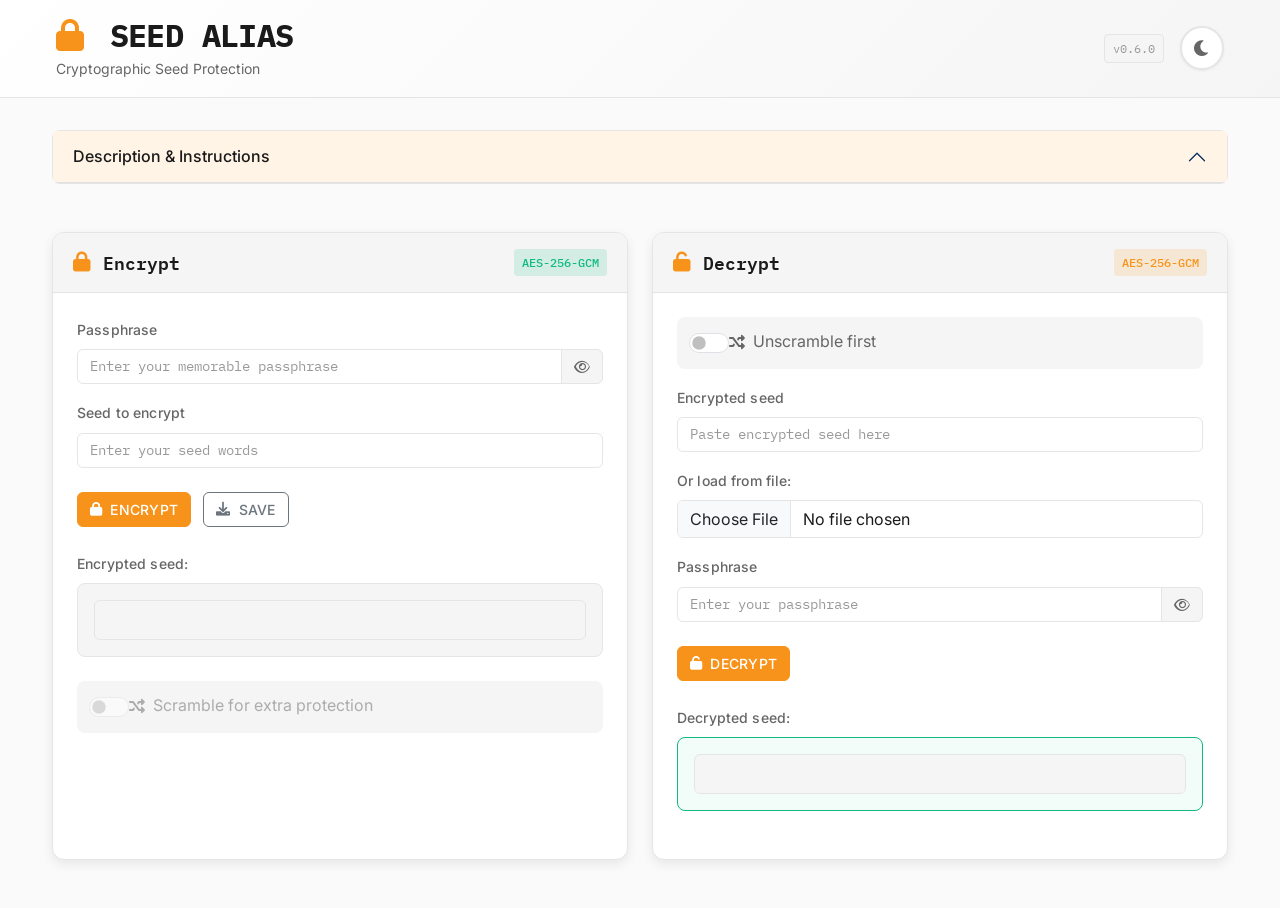
==== index.html @ 74874ab8 "feat: UI enhancement phase 2" ====
<!DOCTYPE html>
<html>
<head>
  <meta charset="utf-8" />
  <title>Seed Alias - Cryptographic Seed Protection</title>
  <link rel="preconnect" href="https://fonts.googleapis.com">
  <link rel="preconnect" href="https://fonts.gstatic.com" crossorigin>
  <link href="https://cdn.jsdelivr.net/npm/bootstrap@5.3.0/dist/css/bootstrap.min.css" rel="stylesheet">
  <link rel="stylesheet" href="style.css" />
  <link rel="stylesheet" href="https://cdnjs.cloudflare.com/ajax/libs/font-awesome/6.0.0-beta3/css/all.min.css" crossorigin="anonymous" referrerpolicy="no-referrer" />
</head>
<body>
  <header class="app-header">
    <div class="header-content">
      <div class="header-brand">
        <h1 class="app-title"><i class="fas fa-lock"></i> SEED ALIAS</h1>
        <p class="app-tagline">Cryptographic Seed Protection</p>
      </div>
      <div class="header-actions">
        <span class="version-badge">v0.6.0</span>
        <button class="theme-toggle" id="theme-toggle" aria-label="Toggle theme">
          <i class="fas fa-moon"></i>
        </button>
      </div>
    </div>
  </header>

  <main class="app-main">
    <div class="container">

    <!-- Collapsible Description Section -->
    <div class="accordion mb-4" id="descAccordion">
      <div class="accordion-item">
        <h2 class="accordion-header" id="descHeading">
          <button class="accordion-button" type="button" data-bs-toggle="collapse" data-bs-target="#descCollapse" aria-expanded="false" aria-controls="descCollapse">
            Description & Instructions
          </button>
        </h2>
        <div id="descCollapse" class="accordion-collapse collapse" aria-labelledby="descHeading" data-bs-parent="#descAccordion">
          <div class="accordion-body">
            <section class="description">
              <p>
                Use this web page to create an alias for your seed.
                Define a passphrase which you are familiar and can always remember.
                The passphrase will be used to encrypt and decrypt your seed.
                Optionally, you can scramble your encrypted seed to get higher protection.
              </p>
              <p>
                After seed encryption, you should save the encrypted seed to a file and store in a secured environment. Never
                store it online or send it over wire.
              </p>
              <p>
                If you are planning save it online or send it over wire, it is recommend that you scramble it first before saving it to a file.
                Scramble your encrypted seed providing a pair of bytes position for the byte swap operation.<br>
                After scramble your encrypted seed and save it to a file you may compress it with a password generating a binary file, achieving higher protection.
              </p>
              <p>
                Example of scramble codes:
              </p>
              <ul>
                <li>0102, will swap the bytes at position 1 and 2, i.e., will swap the first by the second byte</li>
                <li>2107, will swap the bytes at positions 21 and 7</li>
                <li>21071312, will swap the bytes at positions 21 and 7. And after will swap bytes at positions 13 and 12</li>
              </ul>
              OBS: Positions <b>are not</b> <i>zero based</i> like <i>array index</i>. They <b>are</b> <i>one (1) based</i>.
              <br>
              OBS: You can provide as many position pairs as you want.
              <br>
              OBS: Position value less than 10 must be prefixed with digit zero (0). Ex: 09.
              <br>
              OBS: Positions must not be greater than encrypted seed bytes length.
              <p>
                OBS: You should keep the passphrase secret, it's recommended that you do not write it down.
                It should be a sentence that you will never forget, so keep in your mind.
              </p>
              <p class="text-danger small">
                If you share the information generated by this page with anyone, they can steal your assets.
                Anyone asking you to share your secret passphrase or your seed is a scammer.
                Do NOT copy & paste information from this page or send it to anyone offering to help you on Twitter, Discord,
                Telegram, Etherscan, or Line.
                They will steal your coins.
              </p>
            </section>
          </div>
        </div>
      </div>
    </div>

    <!-- Main Features: Encrypt / Decrypt -->
    <div class="row g-4 main-cards">
      <!-- Encrypt Section -->
      <div class="col-lg-6 encrypt">
        <div class="card feature-card">
          <div class="card-header">
            <div class="card-header-content">
              <i class="fas fa-lock card-icon"></i>
              <h2 class="card-title">Encrypt</h2>
            </div>
            <span class="card-badge badge-encrypt">AES-256-GCM</span>
          </div>
          <div class="card-body">
            <form class="encrypt-derive-key-controls">
              <div class="form-section">
                <div class="mb-3">
                  <label for="encrypt-passphrase" class="form-label">Passphrase</label>
                  <div class="input-group">
                    <input type="password" id="encrypt-passphrase" class="form-control" placeholder="Enter your memorable passphrase">
                    <button type="button" class="btn btn-outline-secondary input-group-text" tabindex="-1">
                      <i id="encrypt-toggler" class="far fa-eye toggler"></i>
                    </button>
                  </div>
                </div>
                <div class="mb-3">
                  <label for="seed" class="form-label">Seed to encrypt</label>
                  <input type="text" id="seed" name="message" class="form-control" placeholder="Enter your seed words">
                </div>
              </div>
              <div class="button-group">
                <button type="button" class="btn btn-primary encrypt-button">
                  <i class="fas fa-lock"></i> Encrypt
                </button>
                <button type="button" class="btn btn-outline-secondary save-button">
                  <i class="fas fa-download"></i> Save
                </button>
              </div>
              <div class="output-section">
                <label class="form-label">Encrypted seed:</label>
                <div class="output-box">
                  <span class="encrypted-value"></span>
                </div>
              </div>
              <div class="scramble-option">
                <div class="form-check form-switch">
                  <input class="form-check-input" type="checkbox" id="scramble-checkbox" name="scramble-checkbox">
                  <label class="form-check-label" for="scramble-checkbox">
                    <i class="fas fa-random"></i> Scramble for extra protection
                  </label>
                </div>
              </div>
              <div class="scramble-controls" style="display: none;">
                <div class="scramble-panel">
                  <div class="mb-3">
                    <label for="scramblecode" class="form-label">Scramble code</label>
                    <div class="input-group">
                      <input type="password" id="scramblecode" name="scramblecode" class="form-control" placeholder="e.g., 01020304">
                      <button type="button" class="btn btn-outline-secondary input-group-text" tabindex="-1">
                        <i id="scramblecode-toggler" class="far fa-eye toggler"></i>
                      </button>
                    </div>
                  </div>
                  <div class="button-group">
                    <button type="button" class="btn btn-warning scramble-button">
                      <i class="fas fa-random"></i> Scramble
                    </button>
                    <button type="button" class="btn btn-outline-secondary scrambled-save-button">
                      <i class="fas fa-download"></i> Save
                    </button>
                  </div>
                  <div class="output-section">
                    <label class="form-label">Scrambled encrypted seed:</label>
                    <div class="output-box">
                      <span class="scrambled-value"></span>
                    </div>
                  </div>
                </div>
              </div>
            </form>
          </div>
        </div>
      </div>
      <!-- Decrypt Section -->
      <div class="col-lg-6 decrypt">
        <div class="card feature-card">
          <div class="card-header">
            <div class="card-header-content">
              <i class="fas fa-unlock card-icon"></i>
              <h2 class="card-title">Decrypt</h2>
            </div>
            <span class="card-badge badge-decrypt">AES-256-GCM</span>
          </div>
          <div class="card-body">
            <form class="decrypt-derive-key-controls">
              <div class="scramble-option">
                <div class="form-check form-switch">
                  <input class="form-check-input" type="checkbox" id="unscramble-checkbox" name="scramble-checkbox">
                  <label class="form-check-label" for="unscramble-checkbox">
                    <i class="fas fa-random"></i> Unscramble first
                  </label>
                </div>
              </div>
              <div class="scramble-controls" style="display: none;">
                <div class="scramble-panel">
                  <div class="mb-3">
                    <label for="scrambled-encrypted-message" class="form-label">Scrambled encrypted seed</label>
                    <input type="text" id="scrambled-encrypted-message" name="scrambled-encrypted-message" class="form-control" placeholder="Paste scrambled seed here"/>
                  </div>
                  <div class="mb-3">
                    <label class="form-label">Or load from file:</label>
                    <input type="file" class="form-control file-input unscramble-load-button"/>
                  </div>
                  <div class="mb-3">
                    <label for="unscramblecode" class="form-label">Unscramble Code</label>
                    <div class="input-group">
                      <input type="password" id="unscramblecode" name="unscramblecode" class="form-control" placeholder="e.g., 01020304">
                      <button type="button" class="btn btn-outline-secondary input-group-text" tabindex="-1">
                        <i id="unscramblecode-toggler" class="far fa-eye toggler"></i>
                      </button>
                    </div>
                  </div>
                  <div class="button-group">
                    <button type="button" class="btn btn-warning unscramble-button">
                      <i class="fas fa-random"></i> Unscramble
                    </button>
                  </div>
                  <div class="output-section">
                    <label class="form-label">Unscrambled encrypted seed:</label>
                    <div class="output-box">
                      <span class="unscrambled-value"></span>
                    </div>
                  </div>
                </div>
              </div>
              <div class="form-section">
                <div class="mb-3 message-control">
                  <label for="encrypted-message" class="form-label">Encrypted seed</label>
                  <input type="text" id="encrypted-message" name="encrypted-message" class="form-control" placeholder="Paste encrypted seed here"/>
                </div>
                <div class="mb-3">
                  <label class="form-label">Or load from file:</label>
                  <input type="file" class="form-control file-input load-button"/>
                </div>
                <div class="mb-3">
                  <label for="decrypt-passphrase" class="form-label">Passphrase</label>
                  <div class="input-group">
                    <input type="password" id="decrypt-passphrase" class="form-control" placeholder="Enter your passphrase">
                    <button type="button" class="btn btn-outline-secondary input-group-text" tabindex="-1">
                      <i id="decrypt-toggler" class="far fa-eye toggler"></i>
                    </button>
                  </div>
                </div>
              </div>
              <div class="button-group">
                <button type="button" class="btn btn-primary decrypt-button">
                  <i class="fas fa-unlock"></i> Decrypt
                </button>
              </div>
              <div class="output-section">
                <label class="form-label">Decrypted seed:</label>
                <div class="output-box output-success">
                  <span class="decrypted-value"></span>
                </div>
              </div>
            </form>
          </div>
        </div>
      </div>
    </div>
    </div>
  </main>
  <script src="js/theme.js"></script>
  <script src="crypto.js"></script>
  <script src="scramble.js"></script>
  <script src="https://cdn.jsdelivr.net/npm/bootstrap@5.3.0/dist/js/bootstrap.bundle.min.js"></script>
</body>
</html>
---- style.css ----
@import url('./css/variables.css');
@import url('./css/typography.css');
@import url('./css/theme.css');
@import url('./css/animations.css');

.error {
  color: var(--error);
  font-weight: 500;
}

.fade-in {
  animation: fade-in 1s;
}

.scramble-controls {
  display: none;
}

.app-header {
  background: linear-gradient(135deg, var(--bg-secondary) 0%, var(--bg-tertiary) 100%);
  border-bottom: 1px solid var(--border-light);
  padding: 1rem 0;
  margin-bottom: 2rem;
}

.header-content {
  max-width: 1200px;
  margin: 0 auto;
  padding: 0 1rem;
  display: flex;
  justify-content: space-between;
  align-items: center;
}

.header-brand {
  text-align: left;
}

.app-title {
  font-family: var(--font-display);
  font-size: var(--font-size-2xl);
  font-weight: 700;
  color: var(--text-primary);
  margin: 0;
  letter-spacing: -0.02em;
}

.app-title i {
  color: var(--accent-primary);
  margin-right: 0.5rem;
}

.app-tagline {
  font-size: var(--font-size-sm);
  color: var(--text-secondary);
  margin: 0.25rem 0 0 0;
}

.header-actions {
  display: flex;
  align-items: center;
  gap: 1rem;
}

.version-badge {
  font-family: var(--font-mono);
  font-size: var(--font-size-xs);
  color: var(--text-tertiary);
  background: var(--bg-tertiary);
  padding: 0.25rem 0.5rem;
  border-radius: 4px;
  border: 1px solid var(--border-light);
}

.theme-toggle {
  background: var(--bg-secondary);
  border: 2px solid var(--border-light);
  border-radius: 50%;
  width: 44px;
  height: 44px;
  display: flex;
  align-items: center;
  justify-content: center;
  cursor: pointer;
  box-shadow: var(--shadow-sm);
  font-size: 1.125rem;
  color: var(--text-secondary);
}

.theme-toggle:hover {
  border-color: var(--accent-primary);
  color: var(--accent-primary);
  box-shadow: var(--shadow-md);
}

.app-main {
  padding-bottom: 3rem;
}

.app-main > .container {
  max-width: 1200px;
}

.main-cards {
  margin-top: 1.5rem;
}

.feature-card {
  background: var(--bg-secondary);
  border: 1px solid var(--border-light);
  border-radius: 12px;
  box-shadow: var(--shadow-md);
  overflow: hidden;
  height: 100%;
}

.feature-card:hover {
  box-shadow: var(--shadow-lg);
}

.feature-card .card-header {
  background: var(--bg-tertiary);
  border-bottom: 1px solid var(--border-light);
  padding: 1rem 1.25rem;
  display: flex;
  justify-content: space-between;
  align-items: center;
}

.card-header-content {
  display: flex;
  align-items: center;
  gap: 0.75rem;
}

.card-icon {
  font-size: 1.25rem;
  color: var(--accent-primary);
}

.card-title {
  font-family: var(--font-display);
  font-size: var(--font-size-lg);
  font-weight: 600;
  margin: 0;
  color: var(--text-primary);
}

.card-badge {
  font-family: var(--font-mono);
  font-size: var(--font-size-xs);
  padding: 0.25rem 0.5rem;
  border-radius: 4px;
  font-weight: 500;
}

.badge-encrypt {
  background: rgba(16, 185, 129, 0.15);
  color: var(--success);
}

.badge-decrypt {
  background: rgba(247, 147, 26, 0.15);
  color: var(--accent-primary);
}

.feature-card .card-body {
  padding: 1.5rem;
}

.form-section {
  margin-bottom: 1.5rem;
}

.button-group {
  display: flex;
  gap: 0.75rem;
  margin-bottom: 1.5rem;
}

.button-group .btn {
  display: inline-flex;
  align-items: center;
  gap: 0.5rem;
}

.output-section {
  margin-bottom: 1.5rem;
}

.output-box {
  background: var(--bg-tertiary);
  border: 1px solid var(--border-light);
  border-radius: 8px;
  padding: 1rem;
  min-height: 3rem;
  font-family: var(--font-mono);
  font-size: var(--font-size-sm);
  word-break: break-all;
}

.output-success {
  border-color: var(--success);
  background: rgba(16, 185, 129, 0.05);
}

.scramble-option {
  margin-bottom: 1rem;
  padding: 0.75rem;
  background: var(--bg-tertiary);
  border-radius: 8px;
}

.scramble-option .form-check-label {
  display: flex;
  align-items: center;
  gap: 0.5rem;
  color: var(--text-secondary);
}

.scramble-panel {
  padding: 1rem;
  background: var(--accent-light);
  border: 1px solid var(--border-light);
  border-radius: 8px;
  margin-bottom: 1rem;
}

.file-input {
  cursor: pointer;
}

.form-switch .form-check-input {
  width: 2.5rem;
  height: 1.25rem;
  cursor: pointer;
}

.form-switch .form-check-input:checked {
  background-color: var(--accent-primary);
  border-color: var(--accent-primary);
}

.accordion {
  border-radius: 8px;
  overflow: hidden;
}

.accordion-item {
  border: 1px solid var(--border-light);
}

.accordion-button {
  font-weight: 500;
}

.accordion-button:not(.collapsed) {
  background: var(--accent-light);
  color: var(--text-primary);
}

.accordion-button::after {
  filter: var(--accordion-icon-filter, none);
}

[data-theme="dark"] .accordion-button::after {
  filter: invert(1);
}

@media (max-width: 991.98px) {
  .header-content {
    flex-direction: column;
    text-align: center;
    gap: 1rem;
  }

  .header-brand {
    text-align: center;
  }

  .app-title {
    font-size: var(--font-size-xl);
  }

  .main-cards > .col-lg-6 {
    margin-bottom: 1rem;
  }
}

@media (max-width: 575.98px) {
  .app-header {
    padding: 0.75rem 0;
  }

  .app-title {
    font-size: var(--font-size-lg);
  }

  .feature-card .card-header {
    flex-direction: column;
    align-items: flex-start;
    gap: 0.5rem;
  }

  .button-group {
    flex-direction: column;
  }

  .button-group .btn {
    width: 100%;
    justify-content: center;
  }
}
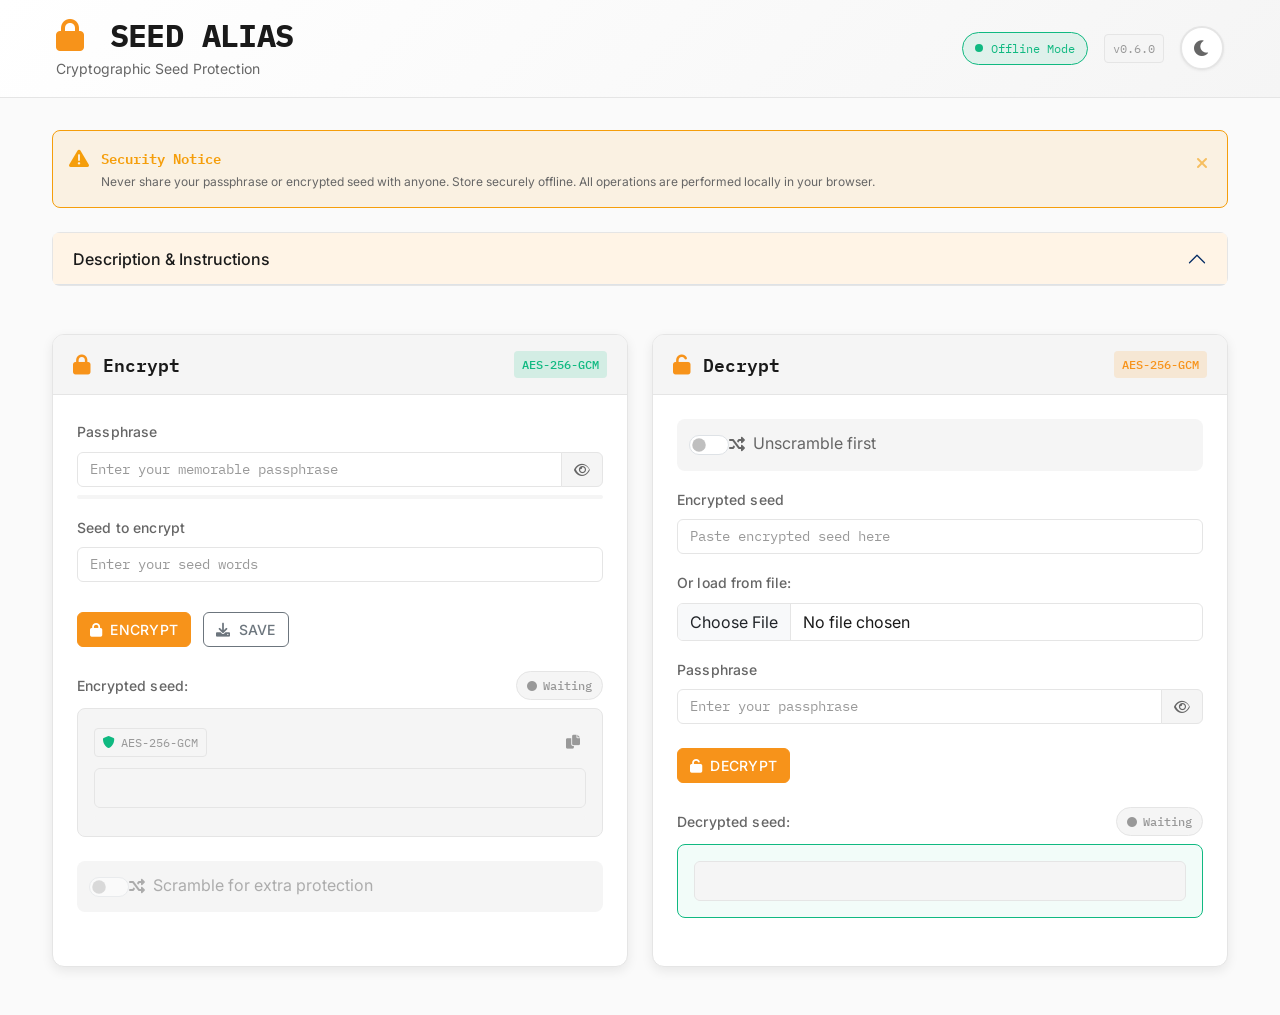
==== commit 223bd4a4: "feat: UI enhancement phase 3" ====
--- a/index.html
+++ b/index.html
@@ -17,6 +17,10 @@
         <p class="app-tagline">Cryptographic Seed Protection</p>
       </div>
       <div class="header-actions">
+        <div class="offline-indicator" id="offline-indicator">
+          <span class="offline-indicator-dot"></span>
+          <span>Offline Mode</span>
+        </div>
         <span class="version-badge">v0.6.0</span>
         <button class="theme-toggle" id="theme-toggle" aria-label="Toggle theme">
           <i class="fas fa-moon"></i>
@@ -27,6 +31,18 @@
 
   <main class="app-main">
     <div class="container">
+
+    <!-- Security Warning Banner -->
+    <div class="security-warning warning-amber" id="security-warning">
+      <i class="fas fa-exclamation-triangle security-warning-icon"></i>
+      <div class="security-warning-content">
+        <div class="security-warning-title">Security Notice</div>
+        <p class="security-warning-text">Never share your passphrase or encrypted seed with anyone. Store securely offline. All operations are performed locally in your browser.</p>
+      </div>
+      <button class="security-warning-dismiss" id="dismiss-warning" aria-label="Dismiss warning">
+        <i class="fas fa-times"></i>
+      </button>
+    </div>
 
     <!-- Collapsible Description Section -->
     <div class="accordion mb-4" id="descAccordion">
@@ -109,24 +125,57 @@
                       <i id="encrypt-toggler" class="far fa-eye toggler"></i>
                     </button>
                   </div>
+                  <div class="passphrase-strength" id="encrypt-strength">
+                    <div class="strength-bar">
+                      <div class="strength-bar-fill" id="encrypt-strength-bar"></div>
+                    </div>
+                    <span class="strength-text" id="encrypt-strength-text"></span>
+                  </div>
                 </div>
                 <div class="mb-3">
                   <label for="seed" class="form-label">Seed to encrypt</label>
                   <input type="text" id="seed" name="message" class="form-control" placeholder="Enter your seed words">
+                  <div class="validation-message" id="seed-validation"></div>
                 </div>
               </div>
               <div class="button-group">
-                <button type="button" class="btn btn-primary encrypt-button">
-                  <i class="fas fa-lock"></i> Encrypt
+                <button type="button" class="btn btn-primary encrypt-button" id="encrypt-btn">
+                  <span class="process-state">
+                    <i class="fas fa-lock"></i>
+                    <span>Encrypt</span>
+                  </span>
                 </button>
                 <button type="button" class="btn btn-outline-secondary save-button">
                   <i class="fas fa-download"></i> Save
                 </button>
               </div>
               <div class="output-section">
-                <label class="form-label">Encrypted seed:</label>
+                <div class="output-status">
+                  <label class="form-label mb-0">Encrypted seed:</label>
+                  <div class="output-meta">
+                    <span class="status-badge status-badge-none" id="encrypt-status">
+                      <i class="fas fa-circle"></i>
+                      <span>Waiting</span>
+                    </span>
+                    <span class="byte-count" id="encrypt-byte-count"></span>
+                  </div>
+                </div>
                 <div class="output-box">
+                  <div class="output-box-header">
+                    <span class="algorithm-indicator">
+                      <i class="fas fa-shield-alt"></i>
+                      AES-256-GCM
+                    </span>
+                    <div class="output-box-actions">
+                      <button type="button" class="copy-button tooltip-custom" data-tooltip="Copy to clipboard" id="copy-encrypted">
+                        <i class="fas fa-copy"></i>
+                      </button>
+                    </div>
+                  </div>
                   <span class="encrypted-value"></span>
+                  <div class="encryption-bar">
+                    <div class="encryption-bar-fill" id="encrypt-bar"></div>
+                  </div>
                 </div>
               </div>
               <div class="scramble-option">
@@ -147,6 +196,7 @@
                         <i id="scramblecode-toggler" class="far fa-eye toggler"></i>
                       </button>
                     </div>
+                    <div class="validation-message" id="scramblecode-validation"></div>
                   </div>
                   <div class="button-group">
                     <button type="button" class="btn btn-warning scramble-button">
@@ -157,8 +207,25 @@
                     </button>
                   </div>
                   <div class="output-section">
-                    <label class="form-label">Scrambled encrypted seed:</label>
+                    <div class="output-status">
+                      <label class="form-label mb-0">Scrambled encrypted seed:</label>
+                      <span class="status-badge status-badge-none" id="scramble-status">
+                        <i class="fas fa-circle"></i>
+                        <span>Waiting</span>
+                      </span>
+                    </div>
                     <div class="output-box">
+                      <div class="output-box-header">
+                        <span class="algorithm-indicator">
+                          <i class="fas fa-random"></i>
+                          Byte Swap
+                        </span>
+                        <div class="output-box-actions">
+                          <button type="button" class="copy-button tooltip-custom" data-tooltip="Copy to clipboard" id="copy-scrambled">
+                            <i class="fas fa-copy"></i>
+                          </button>
+                        </div>
+                      </div>
                       <span class="scrambled-value"></span>
                     </div>
                   </div>
@@ -206,6 +273,7 @@
                         <i id="unscramblecode-toggler" class="far fa-eye toggler"></i>
                       </button>
                     </div>
+                    <div class="validation-message" id="unscramblecode-validation"></div>
                   </div>
                   <div class="button-group">
                     <button type="button" class="btn btn-warning unscramble-button">
@@ -213,7 +281,13 @@
                     </button>
                   </div>
                   <div class="output-section">
-                    <label class="form-label">Unscrambled encrypted seed:</label>
+                    <div class="output-status">
+                      <label class="form-label mb-0">Unscrambled encrypted seed:</label>
+                      <span class="status-badge status-badge-none" id="unscramble-status">
+                        <i class="fas fa-circle"></i>
+                        <span>Waiting</span>
+                      </span>
+                    </div>
                     <div class="output-box">
                       <span class="unscrambled-value"></span>
                     </div>
@@ -240,12 +314,21 @@
                 </div>
               </div>
               <div class="button-group">
-                <button type="button" class="btn btn-primary decrypt-button">
-                  <i class="fas fa-unlock"></i> Decrypt
+                <button type="button" class="btn btn-primary decrypt-button" id="decrypt-btn">
+                  <span class="process-state">
+                    <i class="fas fa-unlock"></i>
+                    <span>Decrypt</span>
+                  </span>
                 </button>
               </div>
               <div class="output-section">
-                <label class="form-label">Decrypted seed:</label>
+                <div class="output-status">
+                  <label class="form-label mb-0">Decrypted seed:</label>
+                  <span class="status-badge status-badge-none" id="decrypt-status">
+                    <i class="fas fa-circle"></i>
+                    <span>Waiting</span>
+                  </span>
+                </div>
                 <div class="output-box output-success">
                   <span class="decrypted-value"></span>
                 </div>
@@ -258,6 +341,7 @@
     </div>
   </main>
   <script src="js/theme.js"></script>
+  <script src="js/security.js"></script>
   <script src="crypto.js"></script>
   <script src="scramble.js"></script>
   <script src="https://cdn.jsdelivr.net/npm/bootstrap@5.3.0/dist/js/bootstrap.bundle.min.js"></script>
--- a/style.css
+++ b/style.css
@@ -2,6 +2,7 @@
 @import url('./css/typography.css');
 @import url('./css/theme.css');
 @import url('./css/animations.css');
+@import url('./css/security.css');
 
 .error {
   color: var(--error);
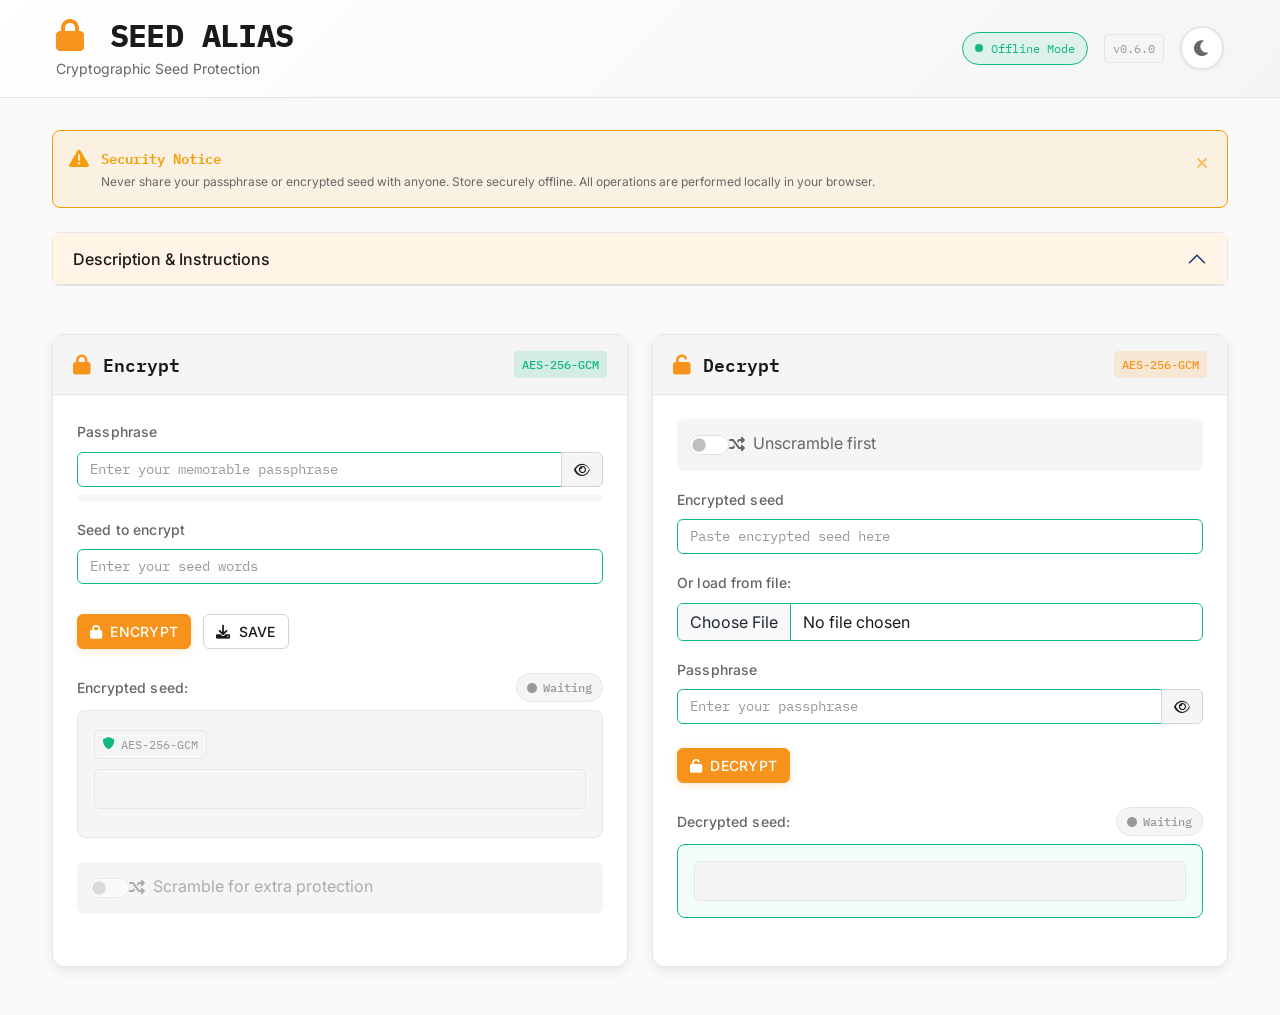
==== commit 43cd3882: "feat: Phase 4 - Interactions & Polish - Add 25+ keyframe animations for smooth interactions - Implem" ====
--- a/index.html
+++ b/index.html
@@ -342,6 +342,7 @@
   </main>
   <script src="js/theme.js"></script>
   <script src="js/security.js"></script>
+  <script src="js/interactions.js"></script>
   <script src="crypto.js"></script>
   <script src="scramble.js"></script>
   <script src="https://cdn.jsdelivr.net/npm/bootstrap@5.3.0/dist/js/bootstrap.bundle.min.js"></script>
--- a/style.css
+++ b/style.css
@@ -311,4 +311,328 @@
     width: 100%;
     justify-content: center;
   }
+}
+
+/* ========================================
+   PHASE 4: Button Ripple Effect
+   ======================================== */
+
+.btn-primary,
+.btn-outline-secondary {
+  position: relative;
+  overflow: hidden;
+}
+
+.ripple {
+  position: absolute;
+  border-radius: 50%;
+  background-color: rgba(255, 255, 255, 0.6);
+  transform: scale(0);
+  animation: ripple-expand 0.6s ease-out;
+  pointer-events: none;
+}
+
+@keyframes ripple-expand {
+  to {
+    transform: scale(4);
+    opacity: 0;
+  }
+}
+
+/* ========================================
+   PHASE 4: Input Container Focused State
+   ======================================== */
+
+.form-control:focus,
+.form-select:focus {
+  border-color: var(--accent-primary) !important;
+  box-shadow: 0 0 0 3px rgba(247, 147, 26, 0.1) !important;
+}
+
+/* ========================================
+   PHASE 4: Success/Error Animations
+   ======================================== */
+
+.state-success {
+  color: var(--success);
+  font-weight: 500;
+  animation: slide-down-success 0.3s ease-out;
+}
+
+.state-error {
+  color: var(--error);
+  font-weight: 500;
+  animation: wobble 0.4s ease;
+}
+
+/* ========================================
+   PHASE 4: File Upload Zone Enhancements
+   ======================================== */
+
+.file-upload-zone {
+  border: 2px dashed var(--border-medium);
+  border-radius: 8px;
+  padding: 24px;
+  text-align: center;
+  background-color: var(--bg-tertiary);
+  transition: all var(--transition-normal) ease;
+  cursor: pointer;
+  min-height: 120px;
+  display: flex;
+  flex-direction: column;
+  justify-content: center;
+  align-items: center;
+}
+
+.file-upload-zone:hover {
+  border-color: var(--accent-primary);
+  background-color: rgba(247, 147, 26, 0.05);
+}
+
+.file-upload-zone.drag-over {
+  border-color: var(--accent-primary);
+  background-color: rgba(247, 147, 26, 0.1);
+  transform: scale(1.02);
+  box-shadow: 0 0 12px rgba(247, 147, 26, 0.2);
+}
+
+.file-upload-zone i {
+  font-size: 2rem;
+  color: var(--accent-primary);
+  margin-bottom: 0.5rem;
+}
+
+/* ========================================
+   PHASE 4: Loading Spinner
+   ======================================== */
+
+.spinner {
+  display: inline-block;
+  width: 20px;
+  height: 20px;
+  border: 3px solid rgba(247, 147, 26, 0.2);
+  border-top-color: var(--accent-primary);
+  border-radius: 50%;
+  animation: spinner-rotate 0.8s linear infinite;
+  margin-right: 8px;
+  vertical-align: middle;
+}
+
+.spinner-small {
+  width: 16px;
+  height: 16px;
+  border-width: 2px;
+}
+
+/* ========================================
+   PHASE 4: Checkmark Animation
+   ======================================== */
+
+.checkmark {
+  display: inline-block;
+  width: 20px;
+  height: 20px;
+  border-radius: 50%;
+  background-color: var(--success);
+  position: relative;
+  animation: success-bounce 0.6s cubic-bezier(0.68, -0.55, 0.265, 1.55);
+  margin-right: 8px;
+  vertical-align: middle;
+}
+
+.checkmark::after {
+  content: '✓';
+  position: absolute;
+  color: white;
+  font-size: 12px;
+  font-weight: bold;
+  top: 50%;
+  left: 50%;
+  transform: translate(-50%, -50%);
+}
+
+/* ========================================
+   PHASE 4: Copy Feedback
+   ======================================== */
+
+.copy-feedback {
+  position: fixed;
+  background-color: var(--success);
+  color: white;
+  padding: 8px 16px;
+  border-radius: 4px;
+  font-size: 12px;
+  white-space: nowrap;
+  animation: copy-feedback 2s ease-out forwards;
+  z-index: 1000;
+  font-weight: 500;
+  box-shadow: 0 4px 12px rgba(16, 185, 129, 0.3);
+}
+
+/* ========================================
+   PHASE 4: Toggle Switch Enhancement
+   ======================================== */
+
+.toggle-switch {
+  position: relative;
+  display: inline-block;
+  width: 48px;
+  height: 26px;
+  margin: 0 8px;
+}
+
+.toggle-switch input {
+  opacity: 0;
+  width: 0;
+  height: 0;
+}
+
+.toggle-switch-slider {
+  position: absolute;
+  cursor: pointer;
+  top: 0;
+  left: 0;
+  right: 0;
+  bottom: 0;
+  background-color: var(--border-medium);
+  transition: background-color var(--transition-fast) ease,
+              box-shadow var(--transition-fast) ease;
+  border-radius: 26px;
+}
+
+.toggle-switch-slider::before {
+  position: absolute;
+  content: '';
+  height: 20px;
+  width: 20px;
+  left: 3px;
+  bottom: 3px;
+  background-color: white;
+  transition: transform var(--transition-fast) ease;
+  border-radius: 50%;
+  box-shadow: 0 2px 4px rgba(0, 0, 0, 0.2);
+}
+
+.toggle-switch input:checked + .toggle-switch-slider {
+  background-color: var(--accent-primary);
+  box-shadow: 0 0 8px rgba(247, 147, 26, 0.4);
+}
+
+.toggle-switch input:checked + .toggle-switch-slider::before {
+  transform: translateX(22px);
+}
+
+.toggle-switch:focus-within .toggle-switch-slider {
+  box-shadow: 0 0 0 3px rgba(247, 147, 26, 0.2);
+}
+
+/* ========================================
+   PHASE 4: Tooltip Styling
+   ======================================== */
+
+.tooltip {
+  position: relative;
+  display: inline-block;
+  cursor: help;
+  border-bottom: 1px dotted var(--text-secondary);
+}
+
+.tooltip .tooltiptext {
+  visibility: hidden;
+  width: 200px;
+  background-color: var(--text-primary);
+  color: var(--bg-primary);
+  text-align: center;
+  border-radius: 6px;
+  padding: 8px 12px;
+  position: absolute;
+  z-index: 1001;
+  bottom: 125%;
+  left: 50%;
+  margin-left: -100px;
+  opacity: 0;
+  transition: opacity var(--transition-fast);
+  font-size: var(--font-size-sm);
+  white-space: normal;
+  box-shadow: 0 4px 12px rgba(0, 0, 0, 0.15);
+  line-height: 1.4;
+}
+
+.tooltip .tooltiptext::after {
+  content: '';
+  position: absolute;
+  top: 100%;
+  left: 50%;
+  margin-left: -5px;
+  border-width: 5px;
+  border-style: solid;
+  border-color: var(--text-primary) transparent transparent transparent;
+}
+
+.tooltip:hover .tooltiptext {
+  visibility: visible;
+  opacity: 1;
+}
+
+/* ========================================
+   PHASE 4: Strength Meter
+   ======================================== */
+
+.strength-bar {
+  height: 6px;
+  background-color: var(--bg-tertiary);
+  border-radius: 3px;
+  overflow: hidden;
+  margin-top: 8px;
+}
+
+.strength-bar-fill {
+  height: 100%;
+  background: linear-gradient(90deg, var(--error), var(--warning), var(--success));
+  background-size: 300% 100%;
+  transition: width var(--transition-normal) ease,
+              background-position var(--transition-normal) ease;
+  border-radius: 3px;
+  width: 0%;
+}
+
+.strength-bar-fill.weak {
+  width: 25%;
+  background-position: 0% 0%;
+}
+
+.strength-bar-fill.moderate {
+  width: 50%;
+  background-position: 50% 0%;
+}
+
+.strength-bar-fill.strong {
+  width: 75%;
+  background-position: 75% 0%;
+}
+
+.strength-bar-fill.very-strong {
+  width: 100%;
+  background-position: 100% 0%;
+}
+
+.strength-text {
+  font-size: var(--font-size-xs);
+  color: var(--text-secondary);
+  margin-top: 4px;
+  transition: color var(--transition-fast);
+  display: block;
+}
+
+.strength-text.weak {
+  color: var(--error);
+}
+
+.strength-text.moderate {
+  color: var(--warning);
+}
+
+.strength-text.strong,
+.strength-text.very-strong {
+  color: var(--success);
 }
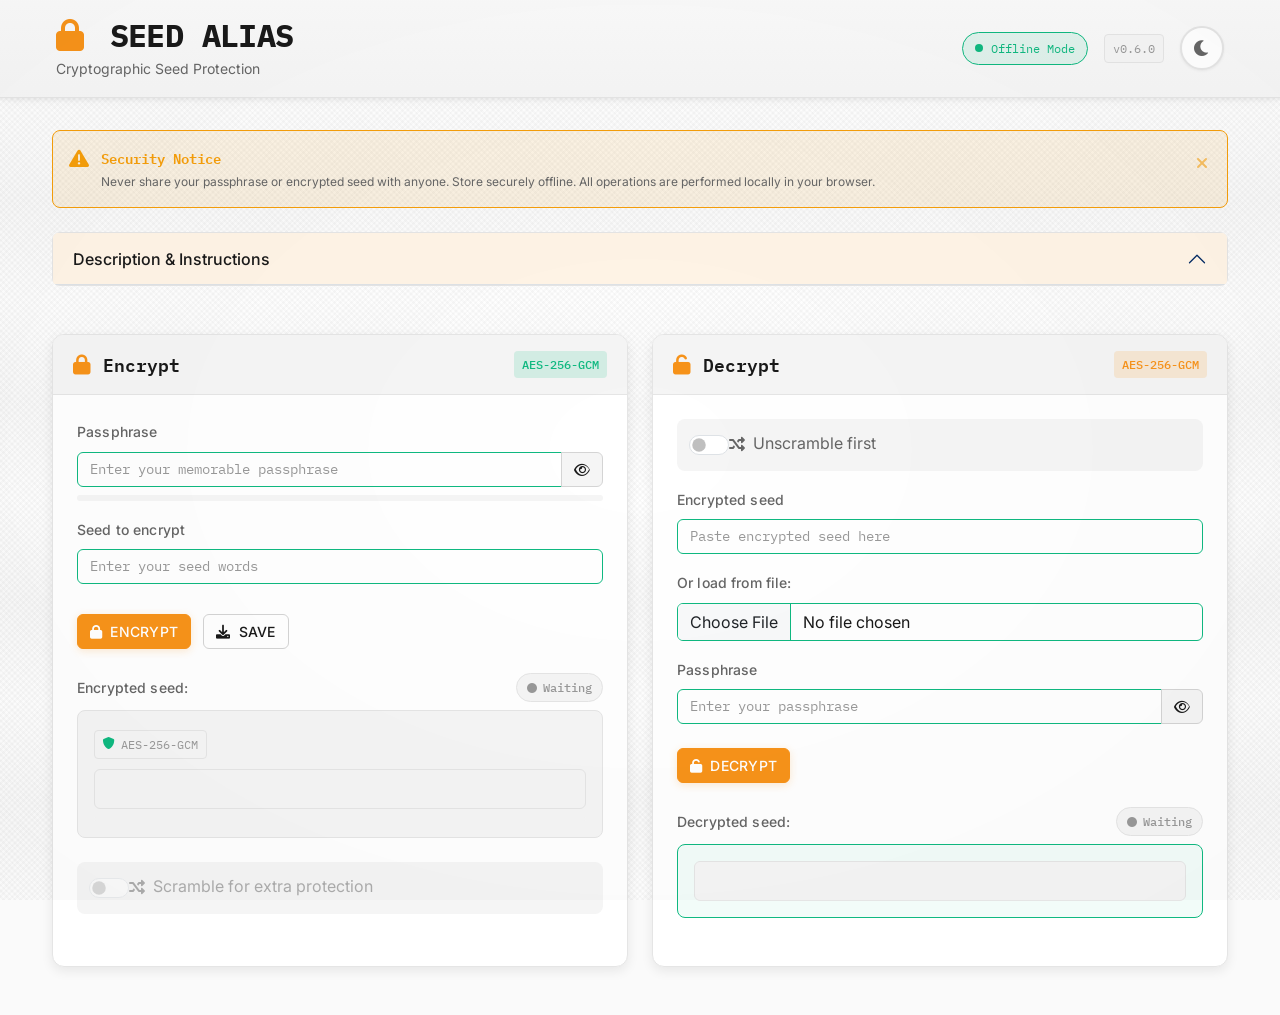
==== commit 59c2d382: "feat: UI enhancement phase 5" ====
--- a/index.html
+++ b/index.html
@@ -343,8 +343,8 @@
   <script src="js/theme.js"></script>
   <script src="js/security.js"></script>
   <script src="js/interactions.js"></script>
-  <script src="crypto.js"></script>
-  <script src="scramble.js"></script>
+  <script src="js/crypto.js"></script>
+  <script src="js/scramble.js"></script>
   <script src="https://cdn.jsdelivr.net/npm/bootstrap@5.3.0/dist/js/bootstrap.bundle.min.js"></script>
 </body>
 </html>
--- a/style.css
+++ b/style.css
@@ -3,6 +3,7 @@
 @import url('./css/theme.css');
 @import url('./css/animations.css');
 @import url('./css/security.css');
+@import url('./css/advanced.css');
 
 .error {
   color: var(--error);
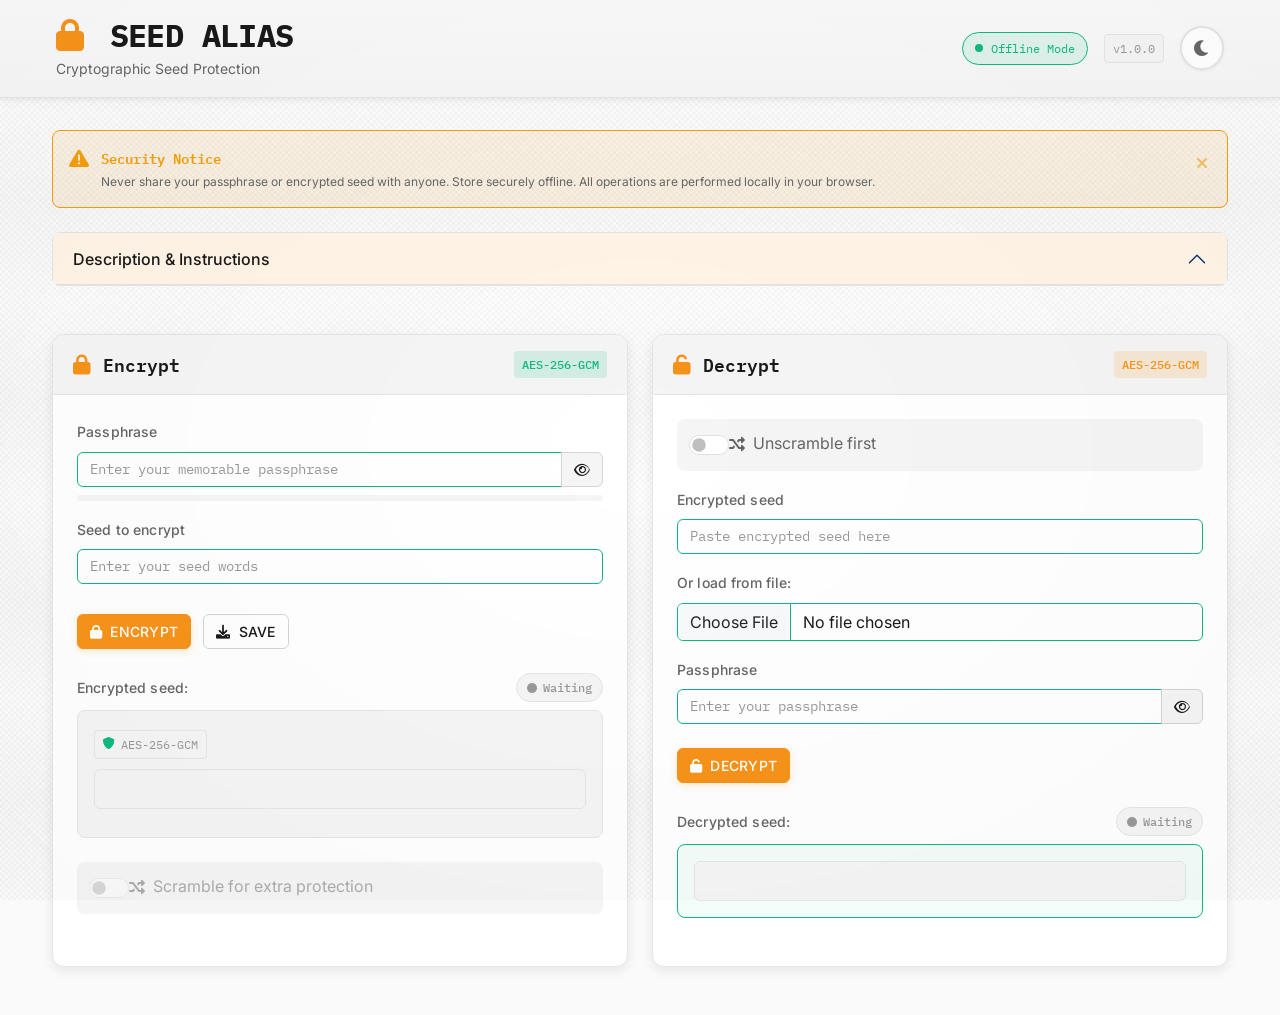
==== commit 00e9085c: "docs: updated version from v0.6.0 to v1.0.0" ====
--- a/index.html
+++ b/index.html
@@ -21,7 +21,7 @@
           <span class="offline-indicator-dot"></span>
           <span>Offline Mode</span>
         </div>
-        <span class="version-badge">v0.6.0</span>
+        <span class="version-badge">v1.0.0</span>
         <button class="theme-toggle" id="theme-toggle" aria-label="Toggle theme">
           <i class="fas fa-moon"></i>
         </button>
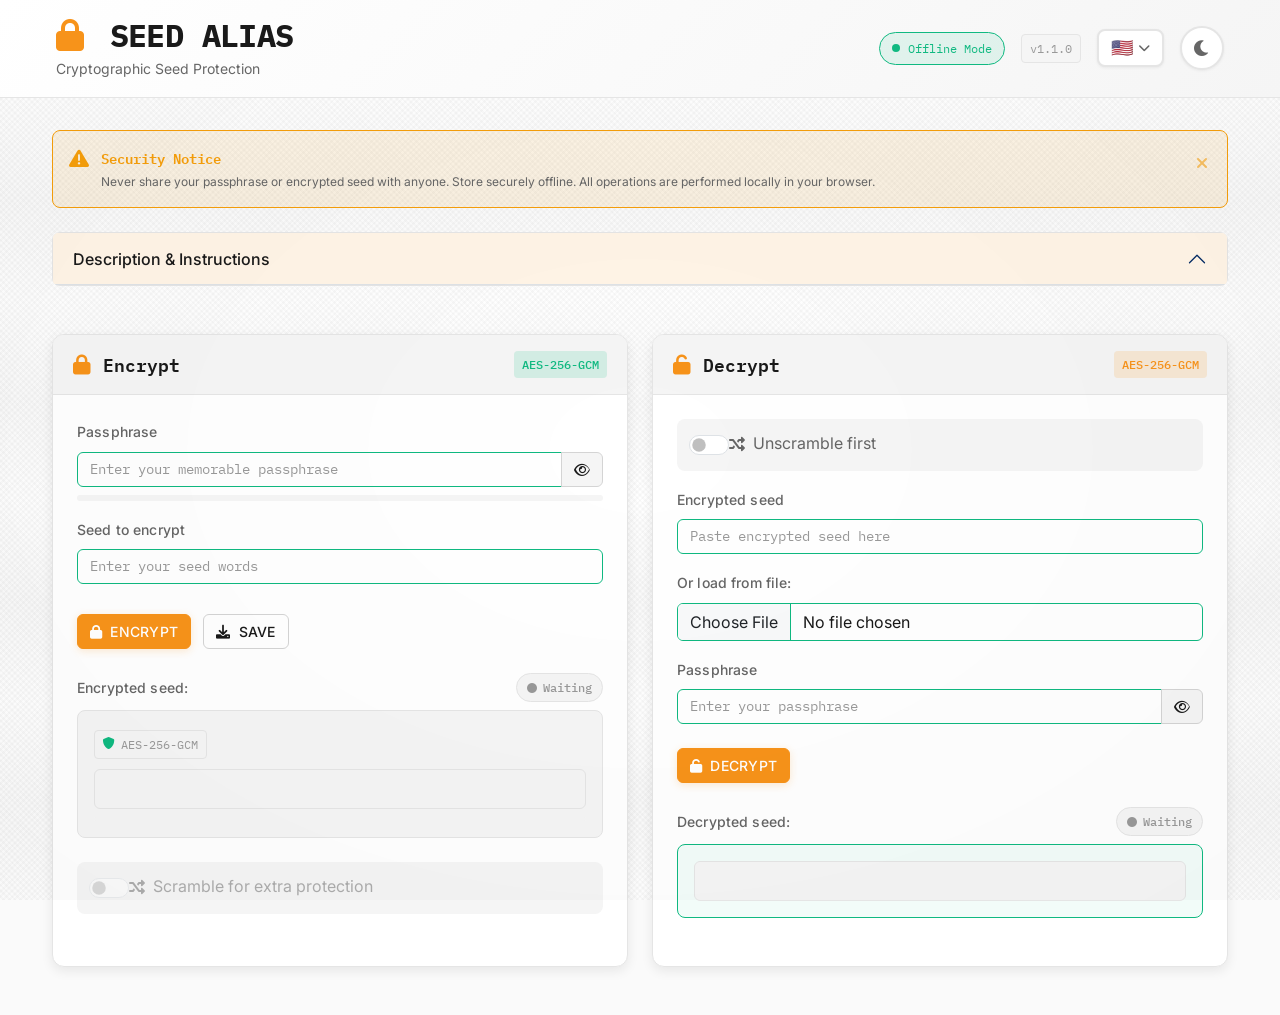
==== commit a17490dc: "feat: Add i18n with english-us and portuguese-br" ====
--- a/index.html
+++ b/index.html
@@ -13,15 +13,31 @@
   <header class="app-header">
     <div class="header-content">
       <div class="header-brand">
-        <h1 class="app-title"><i class="fas fa-lock"></i> SEED ALIAS</h1>
-        <p class="app-tagline">Cryptographic Seed Protection</p>
+        <h1 class="app-title"><i class="fas fa-lock"></i> <span data-i18n="app.title">SEED ALIAS</span></h1>
+        <p class="app-tagline" data-i18n="app.tagline">Cryptographic Seed Protection</p>
       </div>
       <div class="header-actions">
         <div class="offline-indicator" id="offline-indicator">
           <span class="offline-indicator-dot"></span>
-          <span>Offline Mode</span>
-        </div>
-        <span class="version-badge">v1.0.0</span>
+          <span data-i18n="app.offlineMode">Offline Mode</span>
+        </div>
+        <span class="version-badge" data-i18n="app.version">v1.1.0</span>
+        <div class="lang-dropdown" id="lang-dropdown">
+          <button class="lang-toggle" id="lang-toggle" aria-label="Change language" data-i18n-aria="security.dismissAria">
+            <span class="lang-flag">🇺🇸</span>
+            <i class="fas fa-chevron-down"></i>
+          </button>
+          <div class="lang-menu" id="lang-menu" style="display: none;">
+            <button class="lang-option" data-lang="en-US">
+              <span class="lang-option-flag">🇺🇸</span>
+              <span class="lang-option-name">English</span>
+            </button>
+            <button class="lang-option" data-lang="pt-BR">
+              <span class="lang-option-flag">🇧🇷</span>
+              <span class="lang-option-name">Português</span>
+            </button>
+          </div>
+        </div>
         <button class="theme-toggle" id="theme-toggle" aria-label="Toggle theme">
           <i class="fas fa-moon"></i>
         </button>
@@ -36,10 +52,10 @@
     <div class="security-warning warning-amber" id="security-warning">
       <i class="fas fa-exclamation-triangle security-warning-icon"></i>
       <div class="security-warning-content">
-        <div class="security-warning-title">Security Notice</div>
-        <p class="security-warning-text">Never share your passphrase or encrypted seed with anyone. Store securely offline. All operations are performed locally in your browser.</p>
-      </div>
-      <button class="security-warning-dismiss" id="dismiss-warning" aria-label="Dismiss warning">
+        <div class="security-warning-title" data-i18n="security.warningTitle">Security Notice</div>
+        <p class="security-warning-text" data-i18n="security.warningText">Never share your passphrase or encrypted seed with anyone. Store securely offline. All operations are performed locally in your browser.</p>
+      </div>
+      <button class="security-warning-dismiss" id="dismiss-warning" aria-label="Dismiss warning" data-i18n-aria="security.dismissAria">
         <i class="fas fa-times"></i>
       </button>
     </div>
@@ -48,48 +64,48 @@
     <div class="accordion mb-4" id="descAccordion">
       <div class="accordion-item">
         <h2 class="accordion-header" id="descHeading">
-          <button class="accordion-button" type="button" data-bs-toggle="collapse" data-bs-target="#descCollapse" aria-expanded="false" aria-controls="descCollapse">
+          <button class="accordion-button" type="button" data-bs-toggle="collapse" data-bs-target="#descCollapse" aria-expanded="false" aria-controls="descCollapse" data-i18n="nav.descriptionTitle">
             Description & Instructions
           </button>
         </h2>
         <div id="descCollapse" class="accordion-collapse collapse" aria-labelledby="descHeading" data-bs-parent="#descAccordion">
           <div class="accordion-body">
             <section class="description">
-              <p>
+              <p data-i18n="instructions.paragraph1">
                 Use this web page to create an alias for your seed.
                 Define a passphrase which you are familiar and can always remember.
                 The passphrase will be used to encrypt and decrypt your seed.
                 Optionally, you can scramble your encrypted seed to get higher protection.
               </p>
-              <p>
+              <p data-i18n="instructions.paragraph2">
                 After seed encryption, you should save the encrypted seed to a file and store in a secured environment. Never
                 store it online or send it over wire.
               </p>
-              <p>
+              <p data-i18n="instructions.paragraph3">
                 If you are planning save it online or send it over wire, it is recommend that you scramble it first before saving it to a file.
-                Scramble your encrypted seed providing a pair of bytes position for the byte swap operation.<br>
+                Scramble your encrypted seed providing a pair of bytes position for the byte swap operation.
                 After scramble your encrypted seed and save it to a file you may compress it with a password generating a binary file, achieving higher protection.
               </p>
-              <p>
+              <p data-i18n="instructions.paragraph4">
                 Example of scramble codes:
               </p>
               <ul>
-                <li>0102, will swap the bytes at position 1 and 2, i.e., will swap the first by the second byte</li>
-                <li>2107, will swap the bytes at positions 21 and 7</li>
-                <li>21071312, will swap the bytes at positions 21 and 7. And after will swap bytes at positions 13 and 12</li>
+                <li data-i18n="instructions.example1">0102, will swap the bytes at position 1 and 2, i.e., will swap the first by the second byte</li>
+                <li data-i18n="instructions.example2">2107, will swap the bytes at positions 21 and 7</li>
+                <li data-i18n="instructions.example3">21071312, will swap the bytes at positions 21 and 7. And after will swap bytes at positions 13 and 12</li>
               </ul>
-              OBS: Positions <b>are not</b> <i>zero based</i> like <i>array index</i>. They <b>are</b> <i>one (1) based</i>.
+              <span data-i18n="instructions.obs1">OBS: Positions are not zero based like array index. They are one (1) based.</span>
               <br>
-              OBS: You can provide as many position pairs as you want.
+              <span data-i18n="instructions.obs2">OBS: You can provide as many position pairs as you want.</span>
               <br>
-              OBS: Position value less than 10 must be prefixed with digit zero (0). Ex: 09.
+              <span data-i18n="instructions.obs3">OBS: Position value less than 10 must be prefixed with digit zero (0). Ex: 09.</span>
               <br>
-              OBS: Positions must not be greater than encrypted seed bytes length.
-              <p>
+              <span data-i18n="instructions.obs4">OBS: Positions must not be greater than encrypted seed bytes length.</span>
+              <p data-i18n="instructions.obs5">
                 OBS: You should keep the passphrase secret, it's recommended that you do not write it down.
                 It should be a sentence that you will never forget, so keep in your mind.
               </p>
-              <p class="text-danger small">
+              <p class="text-danger small" data-i18n="instructions.dangerWarning">
                 If you share the information generated by this page with anyone, they can steal your assets.
                 Anyone asking you to share your secret passphrase or your seed is a scammer.
                 Do NOT copy & paste information from this page or send it to anyone offering to help you on Twitter, Discord,
@@ -110,17 +126,17 @@
           <div class="card-header">
             <div class="card-header-content">
               <i class="fas fa-lock card-icon"></i>
-              <h2 class="card-title">Encrypt</h2>
+              <h2 class="card-title" data-i18n="encrypt.title">Encrypt</h2>
             </div>
-            <span class="card-badge badge-encrypt">AES-256-GCM</span>
+            <span class="card-badge badge-encrypt" data-i18n="encrypt.algorithm">AES-256-GCM</span>
           </div>
           <div class="card-body">
             <form class="encrypt-derive-key-controls">
               <div class="form-section">
                 <div class="mb-3">
-                  <label for="encrypt-passphrase" class="form-label">Passphrase</label>
+                  <label for="encrypt-passphrase" class="form-label" data-i18n="encrypt.passphraseLabel">Passphrase</label>
                   <div class="input-group">
-                    <input type="password" id="encrypt-passphrase" class="form-control" placeholder="Enter your memorable passphrase">
+                    <input type="password" id="encrypt-passphrase" class="form-control" data-i18n-placeholder="encrypt.passphrasePlaceholder" placeholder="Enter your memorable passphrase">
                     <button type="button" class="btn btn-outline-secondary input-group-text" tabindex="-1">
                       <i id="encrypt-toggler" class="far fa-eye toggler"></i>
                     </button>
@@ -133,8 +149,8 @@
                   </div>
                 </div>
                 <div class="mb-3">
-                  <label for="seed" class="form-label">Seed to encrypt</label>
-                  <input type="text" id="seed" name="message" class="form-control" placeholder="Enter your seed words">
+                  <label for="seed" class="form-label" data-i18n="encrypt.seedLabel">Seed to encrypt</label>
+                  <input type="text" id="seed" name="message" class="form-control" data-i18n-placeholder="encrypt.seedPlaceholder" placeholder="Enter your seed words">
                   <div class="validation-message" id="seed-validation"></div>
                 </div>
               </div>
@@ -142,18 +158,18 @@
                 <button type="button" class="btn btn-primary encrypt-button" id="encrypt-btn">
                   <span class="process-state">
                     <i class="fas fa-lock"></i>
-                    <span>Encrypt</span>
+                    <span data-i18n="encrypt.button">Encrypt</span>
                   </span>
                 </button>
                 <button type="button" class="btn btn-outline-secondary save-button">
-                  <i class="fas fa-download"></i> Save
+                  <i class="fas fa-download"></i> <span data-i18n="encrypt.saveButton">Save</span>
                 </button>
               </div>
               <div class="output-section">
                 <div class="output-status">
-                  <label class="form-label mb-0">Encrypted seed:</label>
+                  <label class="form-label mb-0" data-i18n="encrypt.resultLabel">Encrypted seed:</label>
                   <div class="output-meta">
-                    <span class="status-badge status-badge-none" id="encrypt-status">
+                    <span class="status-badge status-badge-none" id="encrypt-status" data-i18n="encrypt.statusWaiting">
                       <i class="fas fa-circle"></i>
                       <span>Waiting</span>
                     </span>
@@ -164,10 +180,10 @@
                   <div class="output-box-header">
                     <span class="algorithm-indicator">
                       <i class="fas fa-shield-alt"></i>
-                      AES-256-GCM
+                      <span data-i18n="encrypt.algorithm">AES-256-GCM</span>
                     </span>
                     <div class="output-box-actions">
-                      <button type="button" class="copy-button tooltip-custom" data-tooltip="Copy to clipboard" id="copy-encrypted">
+                      <button type="button" class="copy-button tooltip-custom" data-tooltip="Copy to clipboard" id="copy-encrypted" data-i18n-data-tooltip="common.copyTooltip">
                         <i class="fas fa-copy"></i>
                       </button>
                     </div>
@@ -182,16 +198,16 @@
                 <div class="form-check form-switch">
                   <input class="form-check-input" type="checkbox" id="scramble-checkbox" name="scramble-checkbox">
                   <label class="form-check-label" for="scramble-checkbox">
-                    <i class="fas fa-random"></i> Scramble for extra protection
+                    <i class="fas fa-random"></i> <span data-i18n="scramble.optionLabel">Scramble for extra protection</span>
                   </label>
                 </div>
               </div>
               <div class="scramble-controls" style="display: none;">
                 <div class="scramble-panel">
                   <div class="mb-3">
-                    <label for="scramblecode" class="form-label">Scramble code</label>
+                    <label for="scramblecode" class="form-label" data-i18n="scramble.codeLabel">Scramble code</label>
                     <div class="input-group">
-                      <input type="password" id="scramblecode" name="scramblecode" class="form-control" placeholder="e.g., 01020304">
+                      <input type="password" id="scramblecode" name="scramblecode" class="form-control" data-i18n-placeholder="scramble.codePlaceholder" placeholder="e.g., 01020304">
                       <button type="button" class="btn btn-outline-secondary input-group-text" tabindex="-1">
                         <i id="scramblecode-toggler" class="far fa-eye toggler"></i>
                       </button>
@@ -200,16 +216,16 @@
                   </div>
                   <div class="button-group">
                     <button type="button" class="btn btn-warning scramble-button">
-                      <i class="fas fa-random"></i> Scramble
+                      <i class="fas fa-random"></i> <span data-i18n="scramble.button">Scramble</span>
                     </button>
                     <button type="button" class="btn btn-outline-secondary scrambled-save-button">
-                      <i class="fas fa-download"></i> Save
+                      <i class="fas fa-download"></i> <span data-i18n="scramble.saveButton">Save</span>
                     </button>
                   </div>
                   <div class="output-section">
                     <div class="output-status">
-                      <label class="form-label mb-0">Scrambled encrypted seed:</label>
-                      <span class="status-badge status-badge-none" id="scramble-status">
+                      <label class="form-label mb-0" data-i18n="scramble.resultLabel">Scrambled encrypted seed:</label>
+                      <span class="status-badge status-badge-none" id="scramble-status" data-i18n="scramble.statusWaiting">
                         <i class="fas fa-circle"></i>
                         <span>Waiting</span>
                       </span>
@@ -218,10 +234,10 @@
                       <div class="output-box-header">
                         <span class="algorithm-indicator">
                           <i class="fas fa-random"></i>
-                          Byte Swap
+                          <span data-i18n="scramble.algorithm">Byte Swap</span>
                         </span>
                         <div class="output-box-actions">
-                          <button type="button" class="copy-button tooltip-custom" data-tooltip="Copy to clipboard" id="copy-scrambled">
+                          <button type="button" class="copy-button tooltip-custom" data-tooltip="Copy to clipboard" id="copy-scrambled" data-i18n-data-tooltip="common.copyTooltip">
                             <i class="fas fa-copy"></i>
                           </button>
                         </div>
@@ -241,9 +257,9 @@
           <div class="card-header">
             <div class="card-header-content">
               <i class="fas fa-unlock card-icon"></i>
-              <h2 class="card-title">Decrypt</h2>
+              <h2 class="card-title" data-i18n="decrypt.title">Decrypt</h2>
             </div>
-            <span class="card-badge badge-decrypt">AES-256-GCM</span>
+            <span class="card-badge badge-decrypt" data-i18n="decrypt.algorithm">AES-256-GCM</span>
           </div>
           <div class="card-body">
             <form class="decrypt-derive-key-controls">
@@ -251,24 +267,24 @@
                 <div class="form-check form-switch">
                   <input class="form-check-input" type="checkbox" id="unscramble-checkbox" name="scramble-checkbox">
                   <label class="form-check-label" for="unscramble-checkbox">
-                    <i class="fas fa-random"></i> Unscramble first
+                    <i class="fas fa-random"></i> <span data-i18n="unscramble.optionLabel">Unscramble first</span>
                   </label>
                 </div>
               </div>
               <div class="scramble-controls" style="display: none;">
                 <div class="scramble-panel">
                   <div class="mb-3">
-                    <label for="scrambled-encrypted-message" class="form-label">Scrambled encrypted seed</label>
-                    <input type="text" id="scrambled-encrypted-message" name="scrambled-encrypted-message" class="form-control" placeholder="Paste scrambled seed here"/>
+                    <label for="scrambled-encrypted-message" class="form-label" data-i18n="unscramble.scrambledLabel">Scrambled encrypted seed</label>
+                    <input type="text" id="scrambled-encrypted-message" name="scrambled-encrypted-message" class="form-control" data-i18n-placeholder="unscramble.scrambledPlaceholder" placeholder="Paste scrambled seed here"/>
                   </div>
                   <div class="mb-3">
-                    <label class="form-label">Or load from file:</label>
+                    <label class="form-label"><span data-i18n="common.or">Or</span> <span data-i18n="common.loadFromFile">load from file:</span></label>
                     <input type="file" class="form-control file-input unscramble-load-button"/>
                   </div>
                   <div class="mb-3">
-                    <label for="unscramblecode" class="form-label">Unscramble Code</label>
+                    <label for="unscramblecode" class="form-label" data-i18n="unscramble.codeLabel">Unscramble Code</label>
                     <div class="input-group">
-                      <input type="password" id="unscramblecode" name="unscramblecode" class="form-control" placeholder="e.g., 01020304">
+                      <input type="password" id="unscramblecode" name="unscramblecode" class="form-control" data-i18n-placeholder="unscramble.codePlaceholder" placeholder="e.g., 01020304">
                       <button type="button" class="btn btn-outline-secondary input-group-text" tabindex="-1">
                         <i id="unscramblecode-toggler" class="far fa-eye toggler"></i>
                       </button>
@@ -277,13 +293,13 @@
                   </div>
                   <div class="button-group">
                     <button type="button" class="btn btn-warning unscramble-button">
-                      <i class="fas fa-random"></i> Unscramble
+                      <i class="fas fa-random"></i> <span data-i18n="unscramble.button">Unscramble</span>
                     </button>
                   </div>
                   <div class="output-section">
                     <div class="output-status">
-                      <label class="form-label mb-0">Unscrambled encrypted seed:</label>
-                      <span class="status-badge status-badge-none" id="unscramble-status">
+                      <label class="form-label mb-0" data-i18n="unscramble.resultLabel">Unscrambled encrypted seed:</label>
+                      <span class="status-badge status-badge-none" id="unscramble-status" data-i18n="unscramble.statusWaiting">
                         <i class="fas fa-circle"></i>
                         <span>Waiting</span>
                       </span>
@@ -296,17 +312,17 @@
               </div>
               <div class="form-section">
                 <div class="mb-3 message-control">
-                  <label for="encrypted-message" class="form-label">Encrypted seed</label>
-                  <input type="text" id="encrypted-message" name="encrypted-message" class="form-control" placeholder="Paste encrypted seed here"/>
+                  <label for="encrypted-message" class="form-label" data-i18n="decrypt.encryptedLabel">Encrypted seed</label>
+                  <input type="text" id="encrypted-message" name="encrypted-message" class="form-control" data-i18n-placeholder="decrypt.encryptedPlaceholder" placeholder="Paste encrypted seed here"/>
                 </div>
                 <div class="mb-3">
-                  <label class="form-label">Or load from file:</label>
+                  <label class="form-label"><span data-i18n="common.or">Or</span> <span data-i18n="common.loadFromFile">load from file:</span></label>
                   <input type="file" class="form-control file-input load-button"/>
                 </div>
                 <div class="mb-3">
-                  <label for="decrypt-passphrase" class="form-label">Passphrase</label>
+                  <label for="decrypt-passphrase" class="form-label" data-i18n="decrypt.passphraseLabel">Passphrase</label>
                   <div class="input-group">
-                    <input type="password" id="decrypt-passphrase" class="form-control" placeholder="Enter your passphrase">
+                    <input type="password" id="decrypt-passphrase" class="form-control" data-i18n-placeholder="decrypt.passphrasePlaceholder" placeholder="Enter your passphrase">
                     <button type="button" class="btn btn-outline-secondary input-group-text" tabindex="-1">
                       <i id="decrypt-toggler" class="far fa-eye toggler"></i>
                     </button>
@@ -317,14 +333,14 @@
                 <button type="button" class="btn btn-primary decrypt-button" id="decrypt-btn">
                   <span class="process-state">
                     <i class="fas fa-unlock"></i>
-                    <span>Decrypt</span>
+                    <span data-i18n="decrypt.button">Decrypt</span>
                   </span>
                 </button>
               </div>
               <div class="output-section">
                 <div class="output-status">
-                  <label class="form-label mb-0">Decrypted seed:</label>
-                  <span class="status-badge status-badge-none" id="decrypt-status">
+                  <label class="form-label mb-0" data-i18n="decrypt.resultLabel">Decrypted seed:</label>
+                  <span class="status-badge status-badge-none" id="decrypt-status" data-i18n="decrypt.statusWaiting">
                     <i class="fas fa-circle"></i>
                     <span>Waiting</span>
                   </span>
@@ -340,6 +356,8 @@
     </div>
     </div>
   </main>
+  <script src="js/i18n/translations.js"></script>
+  <script src="js/i18n/i18n.js"></script>
   <script src="js/theme.js"></script>
   <script src="js/security.js"></script>
   <script src="js/interactions.js"></script>
--- a/style.css
+++ b/style.css
@@ -4,6 +4,7 @@
 @import url('./css/animations.css');
 @import url('./css/security.css');
 @import url('./css/advanced.css');
+@import url('./css/i18n.css');
 
 .error {
   color: var(--error);
@@ -23,6 +24,8 @@
   border-bottom: 1px solid var(--border-light);
   padding: 1rem 0;
   margin-bottom: 2rem;
+  position: relative;
+  z-index: 5000;
 }
 
 .header-content {
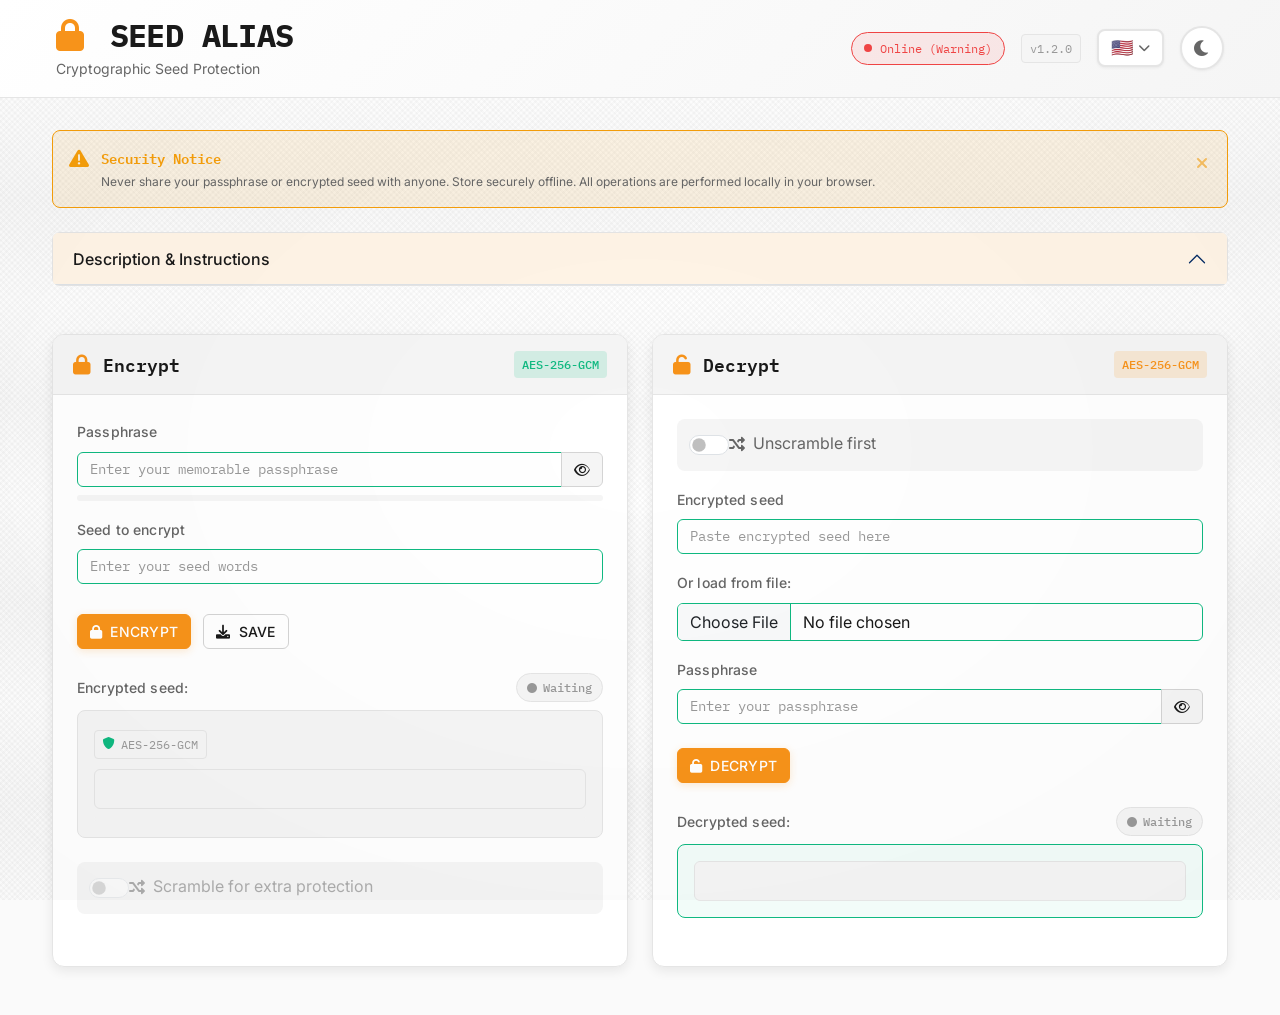
==== commit 6941a22b: "feat: Add network connection status toggle detection" ====
--- a/index.html
+++ b/index.html
@@ -17,11 +17,11 @@
         <p class="app-tagline" data-i18n="app.tagline">Cryptographic Seed Protection</p>
       </div>
       <div class="header-actions">
-        <div class="offline-indicator" id="offline-indicator">
+        <div class="offline-indicator" id="offline-indicator" title="">
           <span class="offline-indicator-dot"></span>
           <span data-i18n="app.offlineMode">Offline Mode</span>
         </div>
-        <span class="version-badge" data-i18n="app.version">v1.1.0</span>
+        <span class="version-badge" data-i18n="app.version">v1.2.0</span>
         <div class="lang-dropdown" id="lang-dropdown">
           <button class="lang-toggle" id="lang-toggle" aria-label="Change language" data-i18n-aria="security.dismissAria">
             <span class="lang-flag">🇺🇸</span>
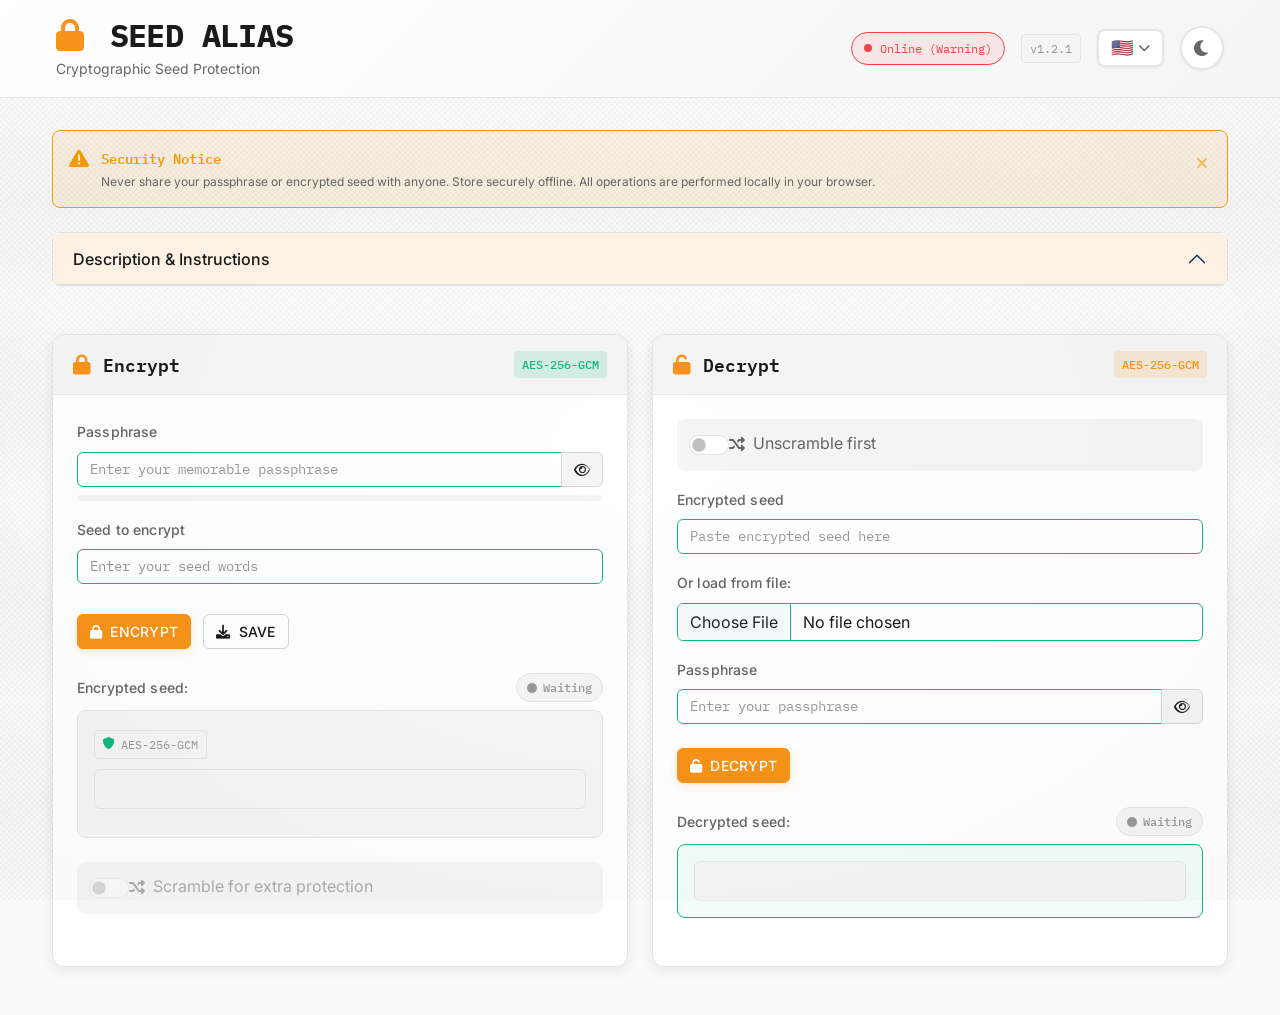
==== commit 69b1f733: "docs: Updated project structure documentation" ====
--- a/index.html
+++ b/index.html
@@ -21,7 +21,7 @@
           <span class="offline-indicator-dot"></span>
           <span data-i18n="app.offlineMode">Offline Mode</span>
         </div>
-        <span class="version-badge" data-i18n="app.version">v1.2.0</span>
+        <span class="version-badge" data-i18n="app.version">v1.2.1</span>
         <div class="lang-dropdown" id="lang-dropdown">
           <button class="lang-toggle" id="lang-toggle" aria-label="Change language" data-i18n-aria="security.dismissAria">
             <span class="lang-flag">🇺🇸</span>
